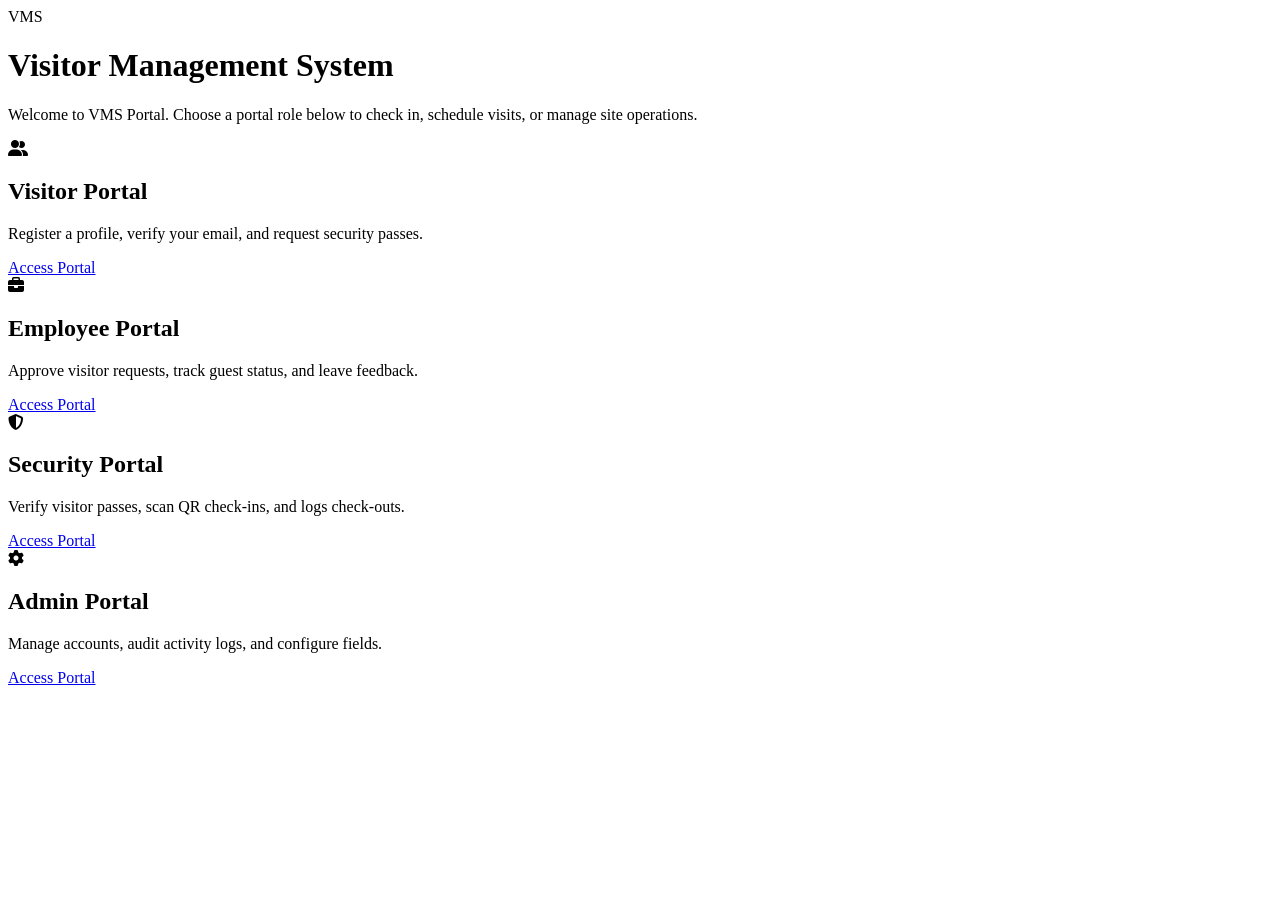
==== index.html @ 7bc826ed "Add files via upload" ====
<!DOCTYPE html>
<html lang="en">
<head>
  <meta charset="UTF-8">
  <meta name="viewport" content="width=device-width, initial-scale=1.0">
  <title>VMS Portal - Landing</title>
  <link rel="stylesheet" href="css/landing.css">
  <link rel="stylesheet" href="https://cdnjs.cloudflare.com/ajax/libs/font-awesome/6.4.0/css/all.min.css">
</head>
<body>
  <div class="container">
    <header class="header-container">
      <div class="vms-logo">VMS</div>
      <h1 class="title">Visitor Management System</h1>
      <p class="subtitle">Welcome to VMS Portal. Choose a portal role below to check in, schedule visits, or manage site operations.</p>
    </header>

    <div class="portal-grid">
      <!-- Visitor Portal -->
      <div class="portal-card">
        <div class="icon-wrapper">
          <i class="fa-solid fa-user-group"></i>
        </div>
        <h2 class="card-title">Visitor Portal</h2>
        <p class="card-desc">Register a profile, verify your email, and request security passes.</p>
        <a href="register.html" class="btn-primary">Access Portal</a>
      </div>

      <!-- Employee Portal -->
      <div class="portal-card">
        <div class="icon-wrapper">
          <i class="fa-solid fa-briefcase"></i>
        </div>
        <h2 class="card-title">Employee Portal</h2>
        <p class="card-desc">Approve visitor requests, track guest status, and leave feedback.</p>
        <a href="login.html" class="btn-primary">Access Portal</a>
      </div>

      <!-- Security Portal -->
      <div class="portal-card">
        <div class="icon-wrapper">
          <i class="fa-solid fa-shield-halved"></i>
        </div>
        <h2 class="card-title">Security Portal</h2>
        <p class="card-desc">Verify visitor passes, scan QR check-ins, and logs check-outs.</p>
        <a href="login.html" class="btn-primary">Access Portal</a>
      </div>

      <!-- Admin Portal -->
      <div class="portal-card">
        <div class="icon-wrapper">
          <i class="fa-solid fa-gear"></i>
        </div>
        <h2 class="card-title">Admin Portal</h2>
        <p class="card-desc">Manage accounts, audit activity logs, and configure fields.</p>
        <a href="login.html" class="btn-primary">Access Portal</a>
      </div>
    </div>
  </div>
</body>
</html>
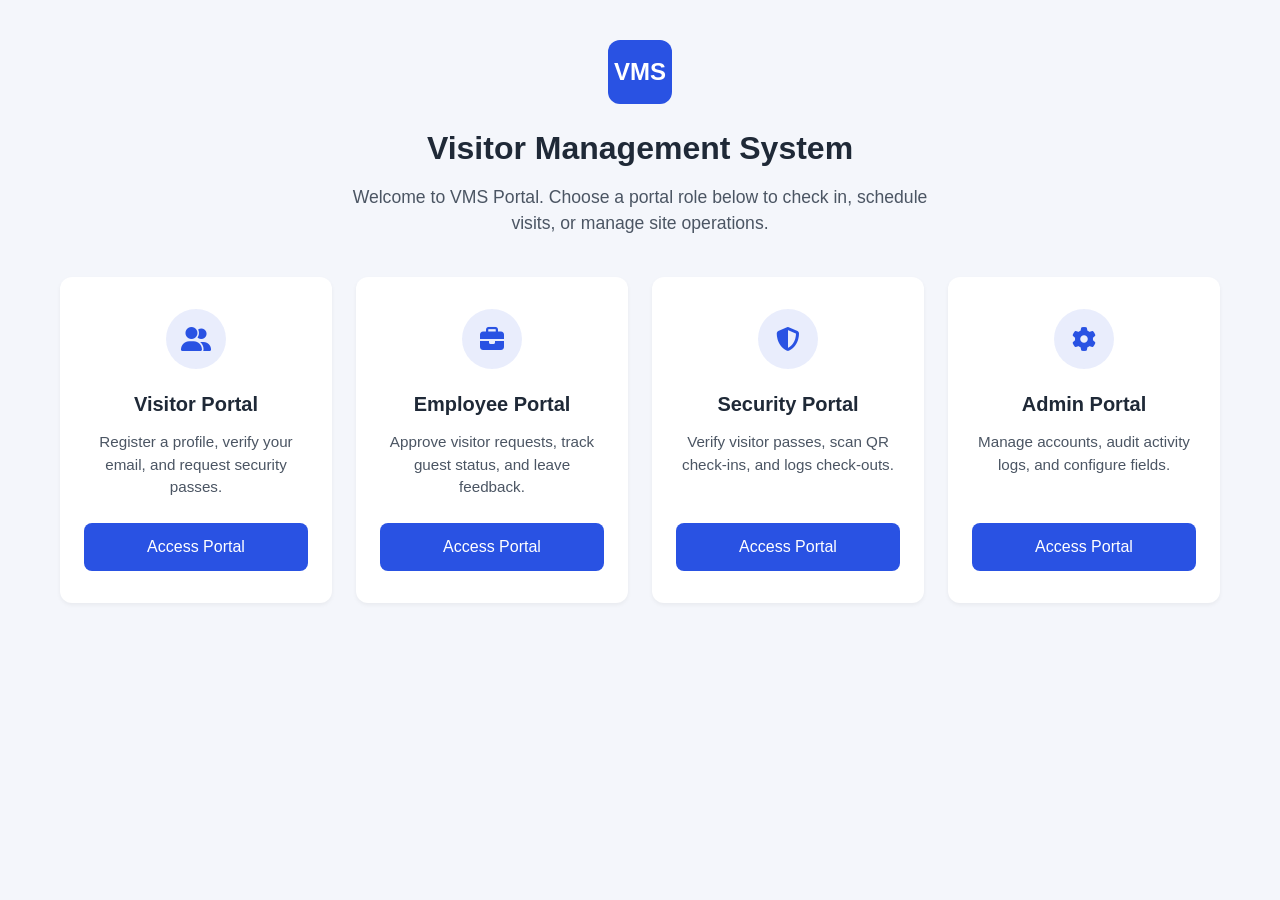
==== commit b307548d: "Initial commit for VMS frontend structure and logic" ====
--- a/index.html
+++ b/index.html
@@ -1,61 +1,65 @@
 <!DOCTYPE html>
 <html lang="en">
+
 <head>
-  <meta charset="UTF-8">
-  <meta name="viewport" content="width=device-width, initial-scale=1.0">
-  <title>VMS Portal - Landing</title>
-  <link rel="stylesheet" href="css/landing.css">
-  <link rel="stylesheet" href="https://cdnjs.cloudflare.com/ajax/libs/font-awesome/6.4.0/css/all.min.css">
+    <meta charset="UTF-8">
+    <meta name="viewport" content="width=device-width, initial-scale=1.0">
+    <title>VMS Portal - Landing</title>
+    <link rel="stylesheet" href="css/landing.css">
+    <link rel="stylesheet" href="https://cdnjs.cloudflare.com/ajax/libs/font-awesome/6.4.0/css/all.min.css">
 </head>
+
 <body>
-  <div class="container">
-    <header class="header-container">
-      <div class="vms-logo">VMS</div>
-      <h1 class="title">Visitor Management System</h1>
-      <p class="subtitle">Welcome to VMS Portal. Choose a portal role below to check in, schedule visits, or manage site operations.</p>
-    </header>
+    <div class="container">
+        <header class="header-container">
+            <div class="vms-logo">VMS</div>
+            <h1 class="title">Visitor Management System</h1>
+            <p class="subtitle">Welcome to VMS Portal. Choose a portal role below to check in, schedule visits, or
+                manage site operations.</p>
+        </header>
 
-    <div class="portal-grid">
-      <!-- Visitor Portal -->
-      <div class="portal-card">
-        <div class="icon-wrapper">
-          <i class="fa-solid fa-user-group"></i>
+        <div class="portal-grid">
+            <!-- Visitor Portal -->
+            <div class="portal-card">
+                <div class="icon-wrapper">
+                    <i class="fa-solid fa-user-group"></i>
+                </div>
+                <h2 class="card-title">Visitor Portal</h2>
+                <p class="card-desc">Register a profile, verify your email, and request security passes.</p>
+                <a href="register.html" class="btn-primary">Access Portal</a>
+            </div>
+
+            <!-- Employee Portal -->
+            <div class="portal-card">
+                <div class="icon-wrapper">
+                    <i class="fa-solid fa-briefcase"></i>
+                </div>
+                <h2 class="card-title">Employee Portal</h2>
+                <p class="card-desc">Approve visitor requests, track guest status, and leave feedback.</p>
+                <a href="login.html" class="btn-primary">Access Portal</a>
+            </div>
+
+            <!-- Security Portal -->
+            <div class="portal-card">
+                <div class="icon-wrapper">
+                    <i class="fa-solid fa-shield-halved"></i>
+                </div>
+                <h2 class="card-title">Security Portal</h2>
+                <p class="card-desc">Verify visitor passes, scan QR check-ins, and logs check-outs.</p>
+                <a href="login.html" class="btn-primary">Access Portal</a>
+            </div>
+
+            <!-- Admin Portal -->
+            <div class="portal-card">
+                <div class="icon-wrapper">
+                    <i class="fa-solid fa-gear"></i>
+                </div>
+                <h2 class="card-title">Admin Portal</h2>
+                <p class="card-desc">Manage accounts, audit activity logs, and configure fields.</p>
+                <a href="login.html" class="btn-primary">Access Portal</a>
+            </div>
         </div>
-        <h2 class="card-title">Visitor Portal</h2>
-        <p class="card-desc">Register a profile, verify your email, and request security passes.</p>
-        <a href="register.html" class="btn-primary">Access Portal</a>
-      </div>
+    </div>
+</body>
 
-      <!-- Employee Portal -->
-      <div class="portal-card">
-        <div class="icon-wrapper">
-          <i class="fa-solid fa-briefcase"></i>
-        </div>
-        <h2 class="card-title">Employee Portal</h2>
-        <p class="card-desc">Approve visitor requests, track guest status, and leave feedback.</p>
-        <a href="login.html" class="btn-primary">Access Portal</a>
-      </div>
-
-      <!-- Security Portal -->
-      <div class="portal-card">
-        <div class="icon-wrapper">
-          <i class="fa-solid fa-shield-halved"></i>
-        </div>
-        <h2 class="card-title">Security Portal</h2>
-        <p class="card-desc">Verify visitor passes, scan QR check-ins, and logs check-outs.</p>
-        <a href="login.html" class="btn-primary">Access Portal</a>
-      </div>
-
-      <!-- Admin Portal -->
-      <div class="portal-card">
-        <div class="icon-wrapper">
-          <i class="fa-solid fa-gear"></i>
-        </div>
-        <h2 class="card-title">Admin Portal</h2>
-        <p class="card-desc">Manage accounts, audit activity logs, and configure fields.</p>
-        <a href="login.html" class="btn-primary">Access Portal</a>
-      </div>
-    </div>
-  </div>
-</body>
-</html>
+</html>
--- a/css/landing.css
+++ b/css/landing.css
@@ -0,0 +1,149 @@
+@import url('https://fonts.googleapis.com/css2?family=Inter:wght@400;500;600;700&display=swap');
+
+:root {
+    --primary-blue: #2952e3;
+    --primary-blue-hover: #1e3bb3;
+    --bg-light-gray: #f4f6fb;
+    --text-primary: #1f2937;
+    --text-secondary: #4b5563;
+    --white: #ffffff;
+    --shadow-sm: 0 2px 4px rgba(0, 0, 0, 0.05);
+    --shadow-md: 0 4px 12px rgba(0, 0, 0, 0.08);
+    --radius-md: 8px;
+    --radius-lg: 12px;
+}
+
+* {
+    margin: 0;
+    padding: 0;
+    box-sizing: border-box;
+    font-family: 'Inter', sans-serif;
+}
+
+body {
+    background-color: var(--bg-light-gray);
+    color: var(--text-primary);
+    line-height: 1.5;
+}
+
+.container {
+    max-width: 1200px;
+    margin: 0 auto;
+    padding: 40px 20px;
+}
+
+/* Header & Logo */
+.header-container {
+    text-align: center;
+    margin-bottom: 40px;
+}
+
+.vms-logo {
+    display: inline-flex;
+    align-items: center;
+    justify-content: center;
+    background-color: var(--primary-blue);
+    color: var(--white);
+    font-weight: 700;
+    font-size: 1.5rem;
+    width: 64px;
+    height: 64px;
+    border-radius: var(--radius-lg);
+    margin-bottom: 20px;
+}
+
+.title {
+    font-size: 2rem;
+    font-weight: 700;
+    margin-bottom: 12px;
+}
+
+.subtitle {
+    color: var(--text-secondary);
+    font-size: 1.1rem;
+    max-width: 600px;
+    margin: 0 auto;
+}
+
+/* Grid */
+.portal-grid {
+    display: grid;
+    grid-template-columns: repeat(4, 1fr);
+    gap: 24px;
+}
+
+/* Card */
+.portal-card {
+    background: var(--white);
+    border-radius: var(--radius-lg);
+    padding: 32px 24px;
+    text-align: center;
+    box-shadow: var(--shadow-sm);
+    transition: transform 0.2s ease, box-shadow 0.2s ease;
+    display: flex;
+    flex-direction: column;
+}
+
+.portal-card:hover {
+    transform: translateY(-4px);
+    box-shadow: var(--shadow-md);
+}
+
+.icon-wrapper {
+    width: 60px;
+    height: 60px;
+    background: rgba(41, 82, 227, 0.1);
+    color: var(--primary-blue);
+    border-radius: 50%;
+    display: flex;
+    align-items: center;
+    justify-content: center;
+    margin: 0 auto 20px;
+    font-size: 1.5rem;
+}
+
+.card-title {
+    font-size: 1.25rem;
+    font-weight: 600;
+    margin-bottom: 12px;
+}
+
+.card-desc {
+    color: var(--text-secondary);
+    font-size: 0.95rem;
+    margin-bottom: 24px;
+    flex-grow: 1;
+}
+
+.btn-primary {
+    display: inline-block;
+    background: var(--primary-blue);
+    color: var(--white);
+    text-decoration: none;
+    font-weight: 500;
+    padding: 12px 0;
+    border-radius: var(--radius-md);
+    transition: background 0.2s ease;
+    width: 100%;
+}
+
+.btn-primary:hover {
+    background: var(--primary-blue-hover);
+}
+
+/* Mobile Responsive */
+@media (max-width: 992px) {
+    .portal-grid {
+        grid-template-columns: repeat(2, 1fr);
+    }
+}
+
+@media (max-width: 600px) {
+    .portal-grid {
+        grid-template-columns: 1fr;
+    }
+
+    .title {
+        font-size: 1.5rem;
+    }
+}
